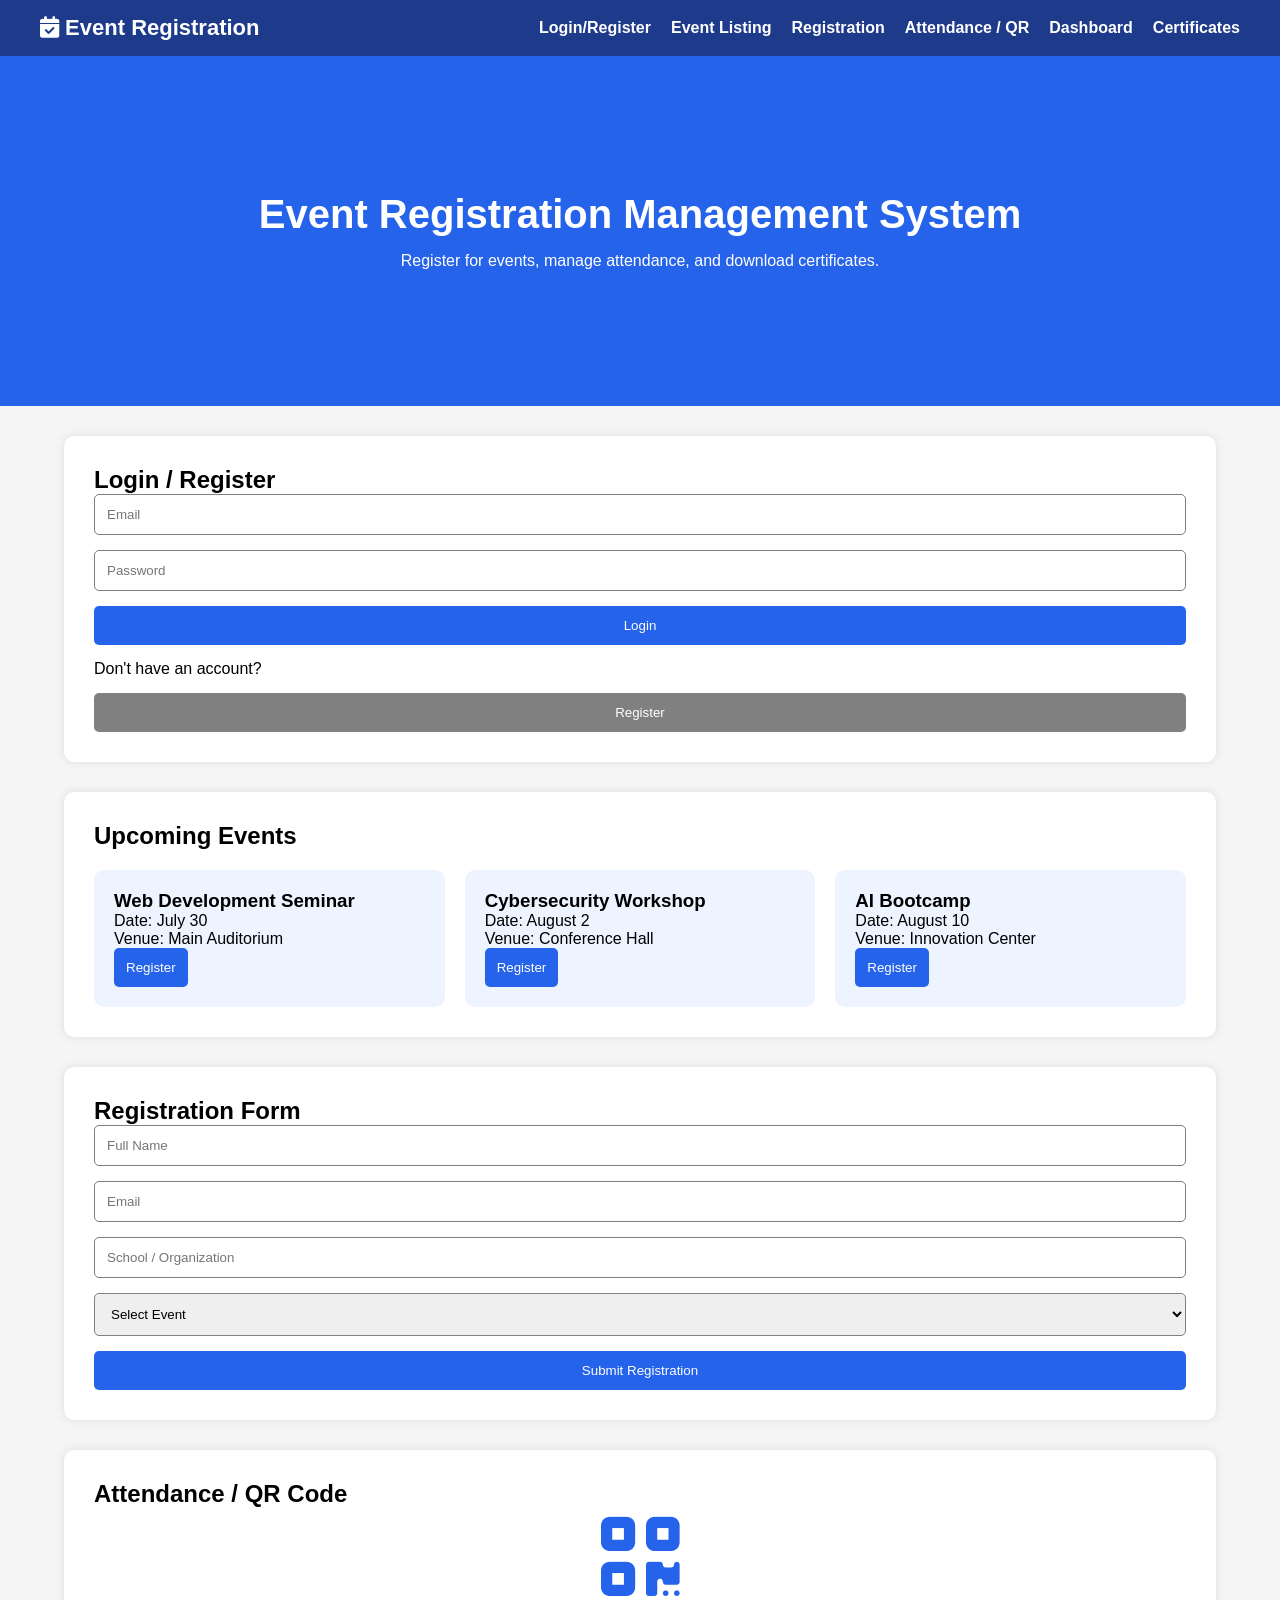
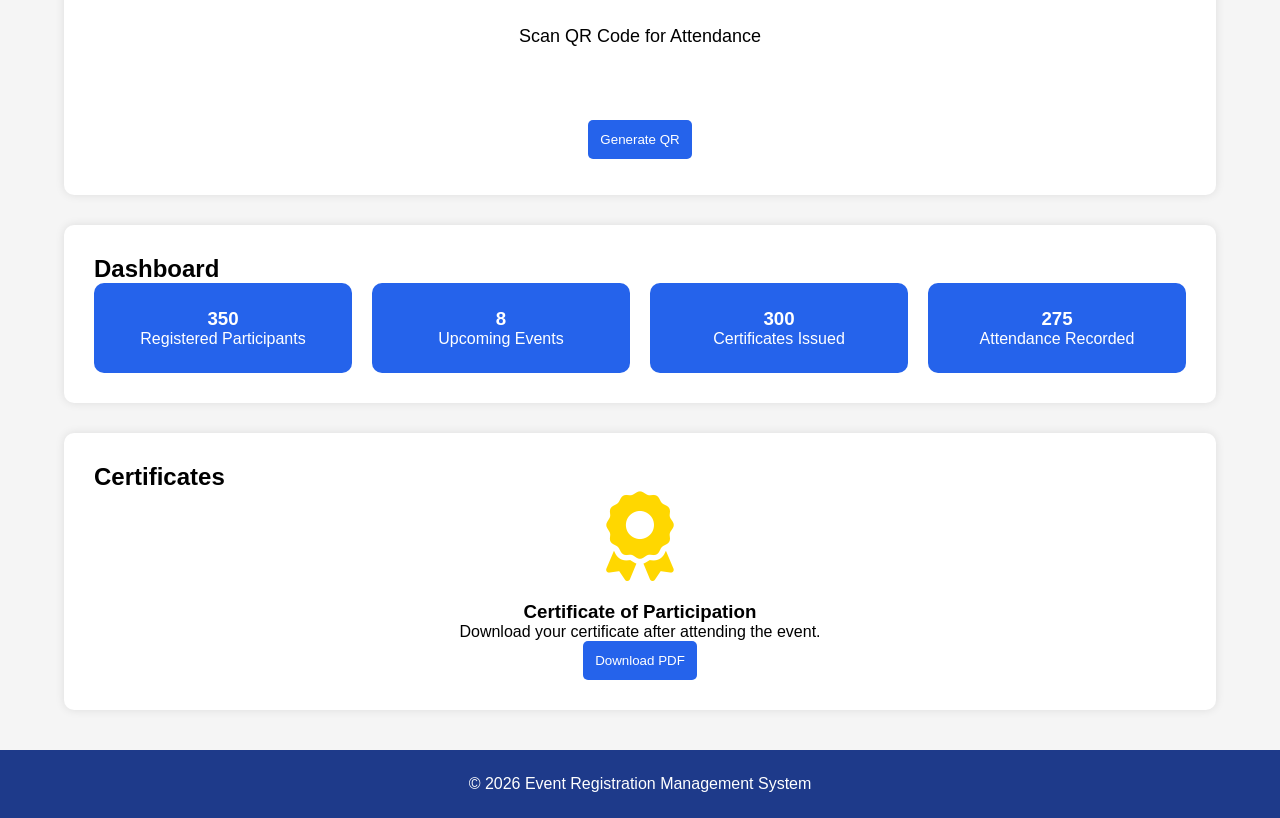
==== index.html @ a0fdb1fa "Add files via upload" ====
<!DOCTYPE html>
<html lang="en">
<head>
<meta charset="UTF-8">
<meta name="viewport" content="width=device-width, initial-scale=1.0">
<title>Event Registration Management System</title>

<link rel="stylesheet" href="style.css">

<link rel="stylesheet"
href="https://cdnjs.cloudflare.com/ajax/libs/font-awesome/6.5.1/css/all.min.css">

</head>
<body>

<header>

    <div class="logo">
        <i class="fa-solid fa-calendar-check"></i>
        Event Registration
    </div>

    <div class="menu-btn">
        <i class="fas fa-bars"></i>
    </div>

    <nav>
        <a href="#login">Login/Register</a>
        <a href="#events">Event Listing</a>
        <a href="#registration">Registration</a>
        <a href="#attendance">Attendance / QR</a>
        <a href="#dashboard">Dashboard</a>
        <a href="#certificate">Certificates</a>
    </nav>

</header>

<!-- HERO -->

<section class="hero">
    <h1>Event Registration Management System</h1>
    <p>Register for events, manage attendance, and download certificates.</p>
</section>

<!-- LOGIN -->

<section id="login" class="card">

<h2>Login / Register</h2>

<div class="login-box">

<input type="email" placeholder="Email">

<input type="password" placeholder="Password">

<button>Login</button>

<p>Don't have an account?</p>

<button class="secondary">Register</button>

</div>

</section>

<!-- EVENTS -->

<section id="events" class="card">

<h2>Upcoming Events</h2>

<div class="event-container">

<div class="event-card">

<h3>Web Development Seminar</h3>

<p>Date: July 30</p>

<p>Venue: Main Auditorium</p>

<button>Register</button>

</div>

<div class="event-card">

<h3>Cybersecurity Workshop</h3>

<p>Date: August 2</p>

<p>Venue: Conference Hall</p>

<button>Register</button>

</div>

<div class="event-card">

<h3>AI Bootcamp</h3>

<p>Date: August 10</p>

<p>Venue: Innovation Center</p>

<button>Register</button>

</div>

</div>

</section>

<!-- REGISTRATION -->

<section id="registration" class="card">

<h2>Registration Form</h2>

<form>

<input type="text" placeholder="Full Name">

<input type="email" placeholder="Email">

<input type="text" placeholder="School / Organization">

<select>

<option>Select Event</option>

<option>Web Development</option>

<option>Cybersecurity</option>

<option>AI Bootcamp</option>

</select>

<button type="submit">Submit Registration</button>

</form>

</section>

<!-- ATTENDANCE -->

<section id="attendance" class="card">

<h2>Attendance / QR Code</h2>

<div class="qr">

<i class="fa-solid fa-qrcode"></i>

<p>Scan QR Code for Attendance</p>

<button>Generate QR</button>

</div>

</section>

<!-- DASHBOARD -->

<section id="dashboard" class="card">

<h2>Dashboard</h2>

<div class="dashboard">

<div class="box">

<h3>350</h3>

<p>Registered Participants</p>

</div>

<div class="box">

<h3>8</h3>

<p>Upcoming Events</p>

</div>

<div class="box">

<h3>300</h3>

<p>Certificates Issued</p>

</div>

<div class="box">

<h3>275</h3>

<p>Attendance Recorded</p>

</div>

</div>

</section>

<!-- CERTIFICATES -->

<section id="certificate" class="card">

<h2>Certificates</h2>

<div class="certificate">

<i class="fa-solid fa-award"></i>

<h3>Certificate of Participation</h3>

<p>Download your certificate after attending the event.</p>

<button>Download PDF</button>

</div>

</section>

<footer>

<p>© 2026 Event Registration Management System</p>

</footer>

<script src="script.js"></script>

</body>
</html>
---- style.css ----
*{
margin:0;
padding:0;
box-sizing:border-box;
font-family:Arial,Helvetica,sans-serif;
}

body{
background:#f5f5f5;
}

header{
display:flex;
justify-content:space-between;
align-items:center;
padding:15px 40px;
background:#1E3A8A;
color:white;
position:sticky;
top:0;
z-index:100;
}

.logo{
font-size:22px;
font-weight:bold;
}

nav{
display:flex;
gap:20px;
}

nav a{
color:white;
text-decoration:none;
font-weight:bold;
}

nav a:hover{
color:#FFD700;
}

.menu-btn{
display:none;
font-size:25px;
cursor:pointer;
}

.hero{
height:350px;
display:flex;
flex-direction:column;
justify-content:center;
align-items:center;
background:#2563EB;
color:white;
text-align:center;
padding:20px;
}

.hero h1{
font-size:40px;
margin-bottom:15px;
}

.card{
background:white;
margin:30px auto;
width:90%;
padding:30px;
border-radius:10px;
box-shadow:0 0 10px rgba(0,0,0,.1);
}

.login-box,
form{
display:flex;
flex-direction:column;
gap:15px;
}

input,select{
padding:12px;
border:1px solid gray;
border-radius:5px;
}

button{
padding:12px;
background:#2563EB;
color:white;
border:none;
border-radius:5px;
cursor:pointer;
}

.secondary{
background:gray;
}

.event-container{
display:grid;
grid-template-columns:repeat(auto-fit,minmax(250px,1fr));
gap:20px;
margin-top:20px;
}

.event-card{
padding:20px;
border-radius:10px;
background:#EEF4FF;
}

.dashboard{
display:grid;
grid-template-columns:repeat(auto-fit,minmax(200px,1fr));
gap:20px;
}

.box{
background:#2563EB;
color:white;
padding:25px;
border-radius:10px;
text-align:center;
}

.qr{
text-align:center;
font-size:90px;
color:#2563EB;
}

.qr p{
font-size:18px;
margin:15px;
color:black;
}

.certificate{
text-align:center;
}

.certificate i{
font-size:90px;
color:gold;
margin-bottom:20px;
}

footer{
text-align:center;
padding:25px;
background:#1E3A8A;
color:white;
margin-top:40px;
}

@media(max-width:768px){

nav{
display:none;
flex-direction:column;
position:absolute;
top:70px;
left:0;
width:100%;
background:#1E3A8A;
padding:20px;
}

nav.active{
display:flex;
}

.menu-btn{
display:block;
}

.hero h1{
font-size:28px;
}

}
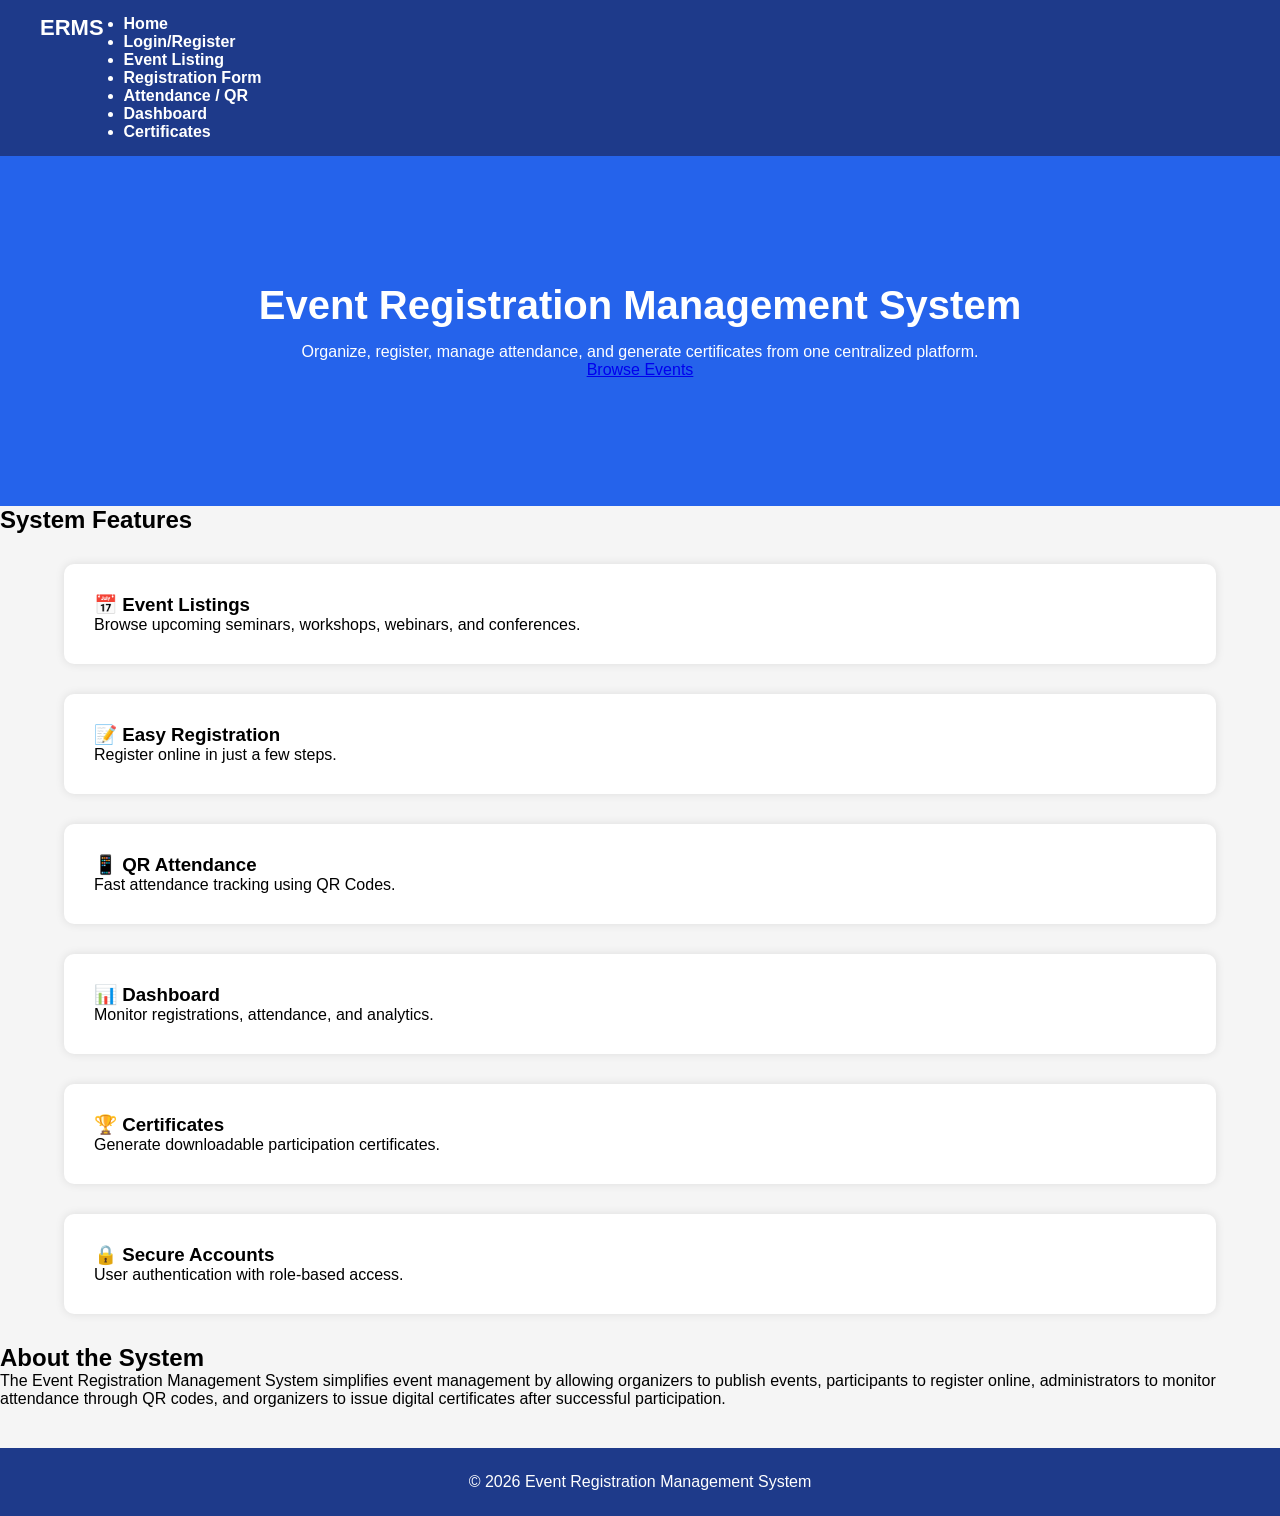
==== commit 246d9727: "Refactor HTML structure and improve navigation" ====
--- a/index.html
+++ b/index.html
@@ -1,238 +1,189 @@
 <!DOCTYPE html>
 <html lang="en">
+
 <head>
-<meta charset="UTF-8">
-<meta name="viewport" content="width=device-width, initial-scale=1.0">
-<title>Event Registration Management System</title>
+    <meta charset="UTF-8">
+    <meta name="viewport" content="width=device-width, initial-scale=1.0">
 
-<link rel="stylesheet" href="style.css">
+    <title>Event Registration Management System</title>
 
-<link rel="stylesheet"
-href="https://cdnjs.cloudflare.com/ajax/libs/font-awesome/6.5.1/css/all.min.css">
+    <link rel="stylesheet" href="style.css">
 
+    <link href="https://fonts.googleapis.com/css2?family=Poppins:wght@300;400;500;600;700&display=swap"
+        rel="stylesheet">
 </head>
+
 <body>
 
-<header>
+    <!-- Navigation -->
 
-    <div class="logo">
-        <i class="fa-solid fa-calendar-check"></i>
-        Event Registration
-    </div>
+    <header>
 
-    <div class="menu-btn">
-        <i class="fas fa-bars"></i>
-    </div>
+        <nav class="navbar">
 
-    <nav>
-        <a href="#login">Login/Register</a>
-        <a href="#events">Event Listing</a>
-        <a href="#registration">Registration</a>
-        <a href="#attendance">Attendance / QR</a>
-        <a href="#dashboard">Dashboard</a>
-        <a href="#certificate">Certificates</a>
-    </nav>
+            <div class="logo">
+                ERMS
+            </div>
 
-</header>
+            <ul class="nav-links">
 
-<!-- HERO -->
+                <li><a href="index.html" class="active">Home</a></li>
 
-<section class="hero">
-    <h1>Event Registration Management System</h1>
-    <p>Register for events, manage attendance, and download certificates.</p>
-</section>
+                <li><a href="login.html">Login/Register</a></li>
 
-<!-- LOGIN -->
+                <li><a href="events.html">Event Listing</a></li>
 
-<section id="login" class="card">
+                <li><a href="registration.html">Registration Form</a></li>
 
-<h2>Login / Register</h2>
+                <li><a href="attendance.html">Attendance / QR</a></li>
 
-<div class="login-box">
+                <li><a href="dashboard.html">Dashboard</a></li>
 
-<input type="email" placeholder="Email">
+                <li><a href="certificates.html">Certificates</a></li>
 
-<input type="password" placeholder="Password">
+            </ul>
 
-<button>Login</button>
+            <div class="menu-btn">
 
-<p>Don't have an account?</p>
+                ☰
 
-<button class="secondary">Register</button>
+            </div>
 
-</div>
+        </nav>
 
-</section>
+    </header>
 
-<!-- EVENTS -->
+    <!-- Hero -->
 
-<section id="events" class="card">
+    <section class="hero">
 
-<h2>Upcoming Events</h2>
+        <div class="hero-content">
 
-<div class="event-container">
+            <h1>Event Registration Management System</h1>
 
-<div class="event-card">
+            <p>
 
-<h3>Web Development Seminar</h3>
+                Organize, register, manage attendance, and generate certificates
+                from one centralized platform.
 
-<p>Date: July 30</p>
+            </p>
 
-<p>Venue: Main Auditorium</p>
+            <a href="pages/events.html" class="btn">
+                Browse Events
+            </a>
 
-<button>Register</button>
+        </div>
 
-</div>
+    </section>
 
-<div class="event-card">
+    <!-- Features -->
 
-<h3>Cybersecurity Workshop</h3>
+    <section class="features">
 
-<p>Date: August 2</p>
+        <h2>System Features</h2>
 
-<p>Venue: Conference Hall</p>
+        <div class="feature-grid">
 
-<button>Register</button>
+            <div class="card">
 
-</div>
+                <h3>📅 Event Listings</h3>
 
-<div class="event-card">
+                <p>
+                    Browse upcoming seminars, workshops, webinars, and conferences.
+                </p>
 
-<h3>AI Bootcamp</h3>
+            </div>
 
-<p>Date: August 10</p>
+            <div class="card">
 
-<p>Venue: Innovation Center</p>
+                <h3>📝 Easy Registration</h3>
 
-<button>Register</button>
+                <p>
+                    Register online in just a few steps.
+                </p>
 
-</div>
+            </div>
 
-</div>
+            <div class="card">
 
-</section>
+                <h3>📱 QR Attendance</h3>
 
-<!-- REGISTRATION -->
+                <p>
+                    Fast attendance tracking using QR Codes.
+                </p>
 
-<section id="registration" class="card">
+            </div>
 
-<h2>Registration Form</h2>
+            <div class="card">
 
-<form>
+                <h3>📊 Dashboard</h3>
 
-<input type="text" placeholder="Full Name">
+                <p>
+                    Monitor registrations, attendance, and analytics.
+                </p>
 
-<input type="email" placeholder="Email">
+            </div>
 
-<input type="text" placeholder="School / Organization">
+            <div class="card">
 
-<select>
+                <h3>🏆 Certificates</h3>
 
-<option>Select Event</option>
+                <p>
+                    Generate downloadable participation certificates.
+                </p>
 
-<option>Web Development</option>
+            </div>
 
-<option>Cybersecurity</option>
+            <div class="card">
 
-<option>AI Bootcamp</option>
+                <h3>🔒 Secure Accounts</h3>
 
-</select>
+                <p>
+                    User authentication with role-based access.
+                </p>
 
-<button type="submit">Submit Registration</button>
+            </div>
 
-</form>
+        </div>
 
-</section>
+    </section>
 
-<!-- ATTENDANCE -->
+    <!-- About -->
 
-<section id="attendance" class="card">
+    <section class="about">
 
-<h2>Attendance / QR Code</h2>
+        <div class="about-content">
 
-<div class="qr">
+            <h2>About the System</h2>
 
-<i class="fa-solid fa-qrcode"></i>
+            <p>
 
-<p>Scan QR Code for Attendance</p>
+                The Event Registration Management System simplifies event
+                management by allowing organizers to publish events,
+                participants to register online, administrators to monitor
+                attendance through QR codes, and organizers to issue digital
+                certificates after successful participation.
 
-<button>Generate QR</button>
+            </p>
 
-</div>
+        </div>
 
-</section>
+    </section>
 
-<!-- DASHBOARD -->
+    <!-- Footer -->
 
-<section id="dashboard" class="card">
+    <footer>
 
-<h2>Dashboard</h2>
+        <p>
 
-<div class="dashboard">
+            © 2026 Event Registration Management System
 
-<div class="box">
+        </p>
 
-<h3>350</h3>
+    </footer>
 
-<p>Registered Participants</p>
-
-</div>
-
-<div class="box">
-
-<h3>8</h3>
-
-<p>Upcoming Events</p>
-
-</div>
-
-<div class="box">
-
-<h3>300</h3>
-
-<p>Certificates Issued</p>
-
-</div>
-
-<div class="box">
-
-<h3>275</h3>
-
-<p>Attendance Recorded</p>
-
-</div>
-
-</div>
-
-</section>
-
-<!-- CERTIFICATES -->
-
-<section id="certificate" class="card">
-
-<h2>Certificates</h2>
-
-<div class="certificate">
-
-<i class="fa-solid fa-award"></i>
-
-<h3>Certificate of Participation</h3>
-
-<p>Download your certificate after attending the event.</p>
-
-<button>Download PDF</button>
-
-</div>
-
-</section>
-
-<footer>
-
-<p>© 2026 Event Registration Management System</p>
-
-</footer>
-
-<script src="script.js"></script>
+    <script src="script.js"></script>
 
 </body>
-</html>+
+</html>
